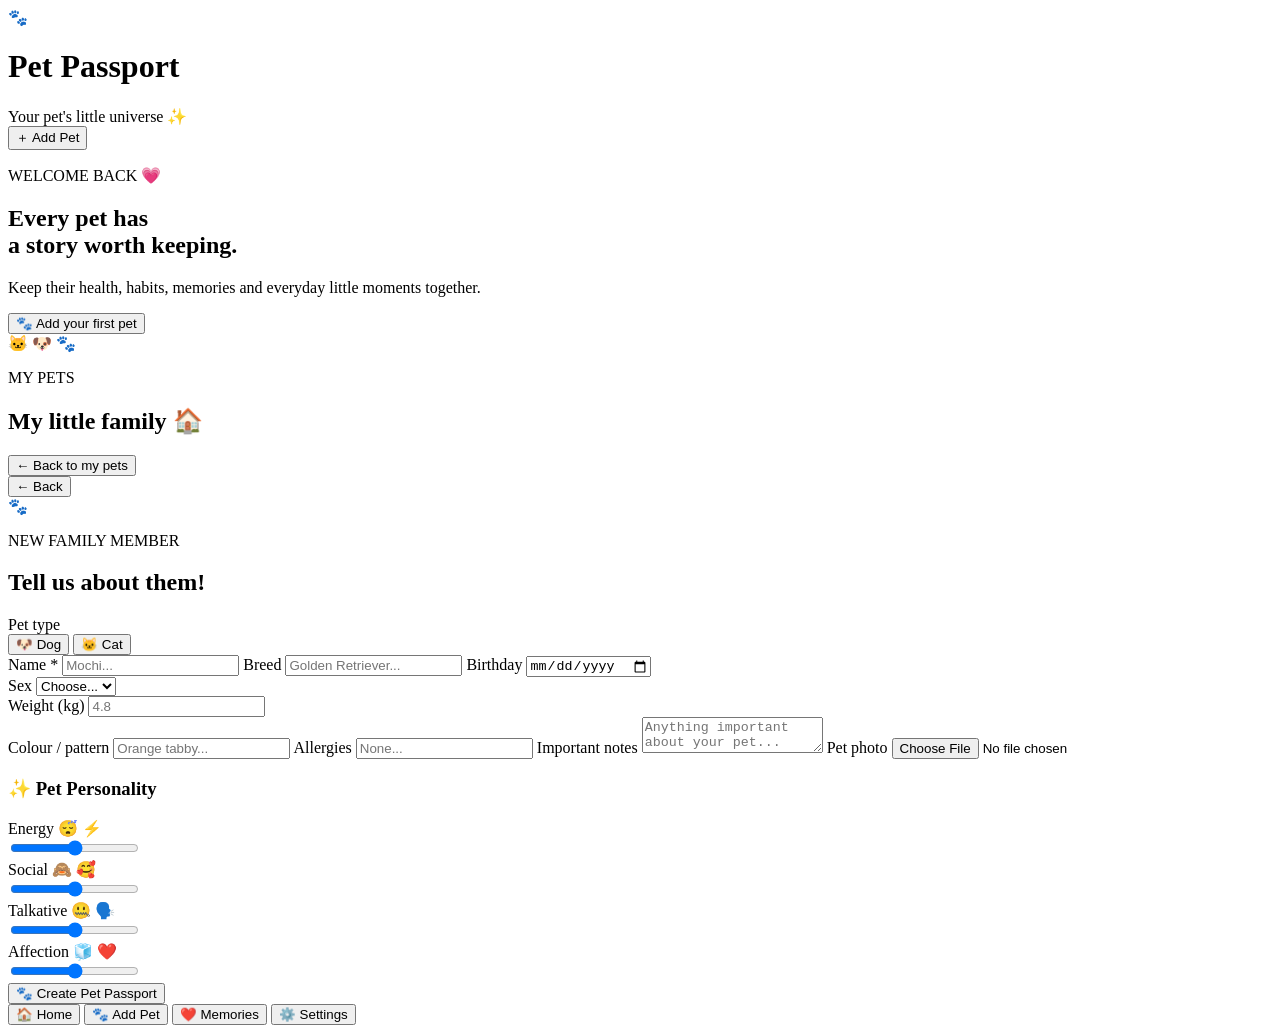
==== index.html @ ce6183c6 "Create index.html for Pet Passport application This HTML file serves as the main structure for the P" ====
<!DOCTYPE html>
<html lang="en">
<head>
    <meta charset="UTF-8">
    <meta name="viewport" content="width=device-width, initial-scale=1.0">

    <title>Pet Passport 🐾</title>

    <link rel="stylesheet" href="style.css">

    <link
        href="https://fonts.googleapis.com/css2?family=Baloo+2:wght@400;500;600;700;800&family=Nunito:wght@400;600;700;800&display=swap"
        rel="stylesheet"
    >
</head>

<body>

<header class="topbar">

    <div class="logo">
        <div class="logo-paw">🐾</div>

        <div>
            <h1>Pet Passport</h1>
            <span>Your pet's little universe ✨</span>
        </div>
    </div>

    <button class="add-btn" onclick="openAddPet()">
        ＋ Add Pet
    </button>

</header>


<main>

    <!-- HOME -->

    <section id="homePage" class="page">

        <div class="hero">

            <div>
                <p class="small-title">WELCOME BACK 💗</p>

                <h2>
                    Every pet has<br>
                    a story worth keeping.
                </h2>

                <p class="hero-text">
                    Keep their health, habits, memories and
                    everyday little moments together.
                </p>

                <button class="pink-button" onclick="openAddPet()">
                    🐾 Add your first pet
                </button>
            </div>

            <div class="hero-animals">
                <span>🐱</span>
                <span>🐶</span>
                <span>🐾</span>
            </div>

        </div>


        <div class="section-heading">

            <div>
                <p class="small-title">MY PETS</p>
                <h2>My little family 🏠</h2>
            </div>

        </div>


        <div id="petList" class="pet-grid"></div>

    </section>



    <!-- PET DASHBOARD -->

    <section id="petPage" class="page hidden">

        <button class="back-button" onclick="showHome()">
            ← Back to my pets
        </button>

        <div id="petDashboard"></div>

    </section>



    <!-- ADD PET -->

    <section id="addPetPage" class="page hidden">

        <button class="back-button" onclick="showHome()">
            ← Back
        </button>

        <div class="form-card">

            <div class="form-title">
                <span>🐾</span>

                <div>
                    <p class="small-title">NEW FAMILY MEMBER</p>
                    <h2>Tell us about them!</h2>
                </div>
            </div>


            <label>Pet type</label>

            <div class="choice-row">

                <button
                    class="choice active"
                    id="dogChoice"
                    onclick="chooseSpecies('Dog')"
                >
                    🐶 Dog
                </button>

                <button
                    class="choice"
                    id="catChoice"
                    onclick="chooseSpecies('Cat')"
                >
                    🐱 Cat
                </button>

            </div>


            <label>Name *</label>

            <input
                id="petName"
                type="text"
                placeholder="Mochi..."
            >


            <label>Breed</label>

            <input
                id="petBreed"
                type="text"
                placeholder="Golden Retriever..."
            >


            <label>Birthday</label>

            <input
                id="petBirthday"
                type="date"
            >


            <div class="two-columns">

                <div>
                    <label>Sex</label>

                    <select id="petSex">
                        <option value="">Choose...</option>
                        <option>Female</option>
                        <option>Male</option>
                    </select>
                </div>


                <div>
                    <label>Weight (kg)</label>

                    <input
                        id="petWeight"
                        type="number"
                        step="0.1"
                        placeholder="4.8"
                    >
                </div>

            </div>


            <label>Colour / pattern</label>

            <input
                id="petColor"
                type="text"
                placeholder="Orange tabby..."
            >


            <label>Allergies</label>

            <input
                id="petAllergies"
                type="text"
                placeholder="None..."
            >


            <label>Important notes</label>

            <textarea
                id="petNotes"
                placeholder="Anything important about your pet..."
            ></textarea>


            <label>Pet photo</label>

            <input
                id="petPhoto"
                type="file"
                accept="image/*"
            >


            <div class="personality-box">

                <h3>✨ Pet Personality</h3>

                <div class="personality">

                    <div>
                        <span>Energy 😴</span>
                        <span>⚡</span>
                    </div>

                    <input
                        id="energy"
                        type="range"
                        min="0"
                        max="100"
                        value="50"
                    >

                </div>


                <div class="personality">

                    <div>
                        <span>Social 🙈</span>
                        <span>🥰</span>
                    </div>

                    <input
                        id="social"
                        type="range"
                        min="0"
                        max="100"
                        value="50"
                    >

                </div>


                <div class="personality">

                    <div>
                        <span>Talkative 🤐</span>
                        <span>🗣️</span>
                    </div>

                    <input
                        id="talkative"
                        type="range"
                        min="0"
                        max="100"
                        value="50"
                    >

                </div>


                <div class="personality">

                    <div>
                        <span>Affection 🧊</span>
                        <span>❤️</span>
                    </div>

                    <input
                        id="affection"
                        type="range"
                        min="0"
                        max="100"
                        value="50"
                    >

                </div>

            </div>


            <button
                class="save-button"
                onclick="savePet()"
            >
                🐾 Create Pet Passport
            </button>

        </div>

    </section>

</main>



<!-- BOTTOM NAVIGATION -->

<nav class="bottom-nav">

    <button onclick="showHome()">
        🏠
        <span>Home</span>
    </button>

    <button onclick="openAddPet()">
        🐾
        <span>Add Pet</span>
    </button>

    <button onclick="showComingSoon()">
        ❤️
        <span>Memories</span>
    </button>

    <button onclick="showComingSoon()">
        ⚙️
        <span>Settings</span>
    </button>

</nav>


<div id="toast" class="toast"></div>


<script src="app.js"></script>

</body>
</html>
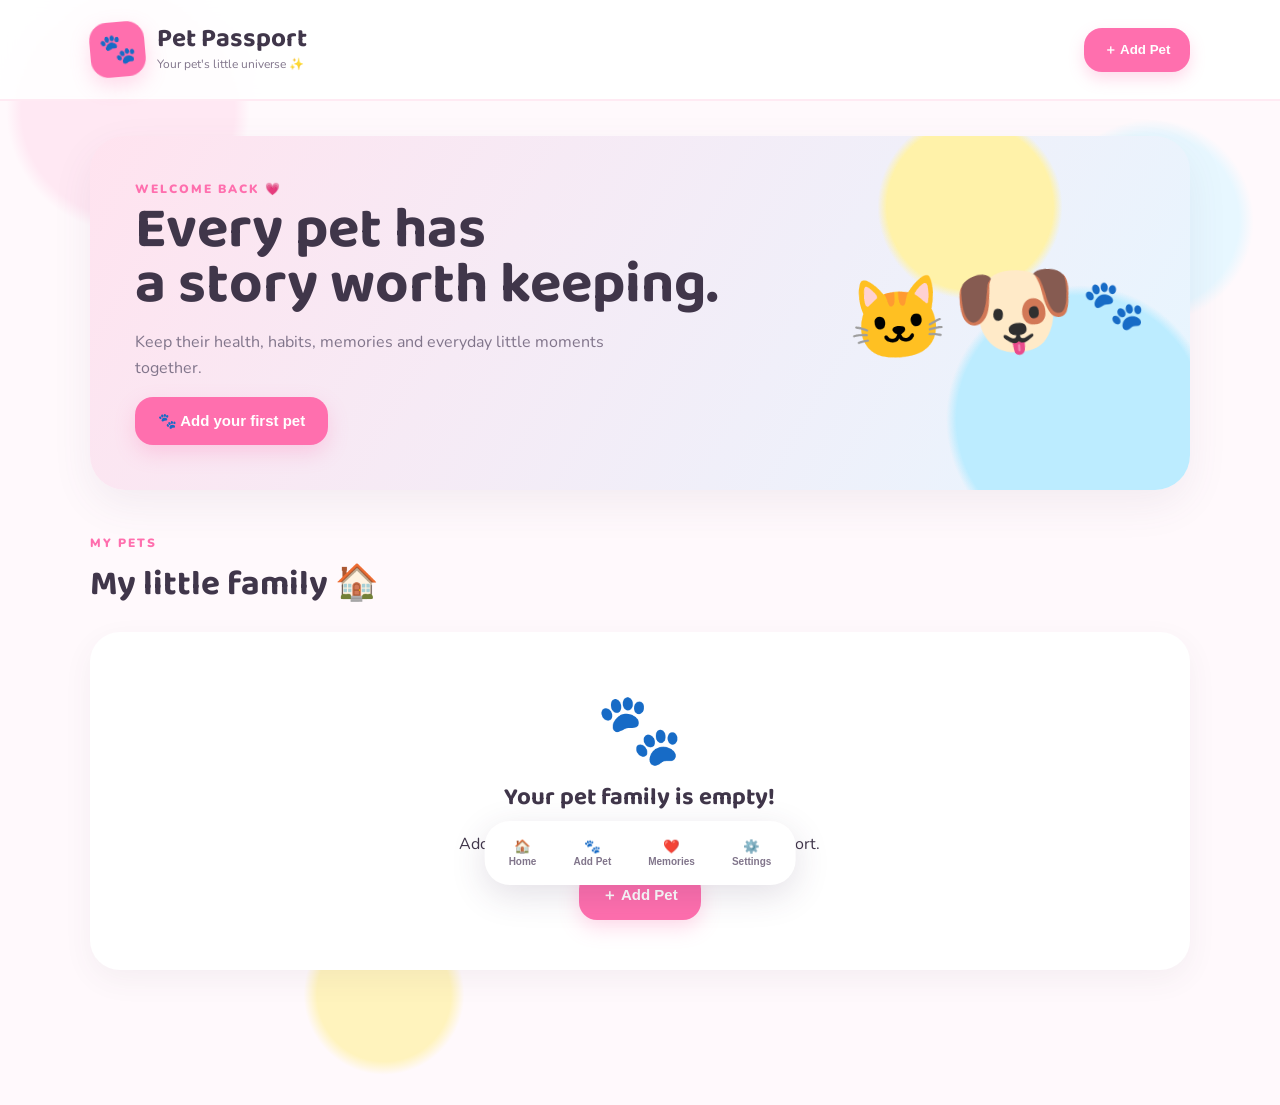
==== commit 69bb234e: "Change button action from showComingSoon to openSettings" ====
--- a/index.html
+++ b/index.html
@@ -337,7 +337,7 @@
         <span>Add Pet</span>
     </button>
 
-    <button onclick="showComingSoon()">
+    <button onclick="openSettings()">
         ❤️
         <span>Memories</span>
     </button>
--- a/style.css
+++ b/style.css
@@ -0,0 +1,884 @@
+* {
+    box-sizing: border-box;
+}
+
+:root {
+    --pink: #ff6fae;
+    --light-pink: #ffe3f0;
+
+    --blue: #78c9ff;
+    --light-blue: #e2f5ff;
+
+    --yellow: #ffd85c;
+    --light-yellow: #fff4c9;
+
+    --purple: #a98cff;
+    --light-purple: #eee8ff;
+
+    --mint: #7ddfbd;
+    --light-mint: #ddfff2;
+
+    --text: #40364a;
+    --soft-text: #81758b;
+
+    --white: #ffffff;
+    --background: #fff9fc;
+}
+
+body {
+    margin: 0;
+
+    background:
+        radial-gradient(circle at 10% 10%, #ffe8f3 0 7%, transparent 8%),
+        radial-gradient(circle at 90% 20%, #e7f7ff 0 6%, transparent 7%),
+        radial-gradient(circle at 30% 90%, #fff3bd 0 5%, transparent 6%),
+        var(--background);
+
+    color: var(--text);
+
+    font-family: "Nunito", sans-serif;
+
+    min-height: 100vh;
+
+    padding-bottom: 100px;
+}
+
+
+/* HEADER */
+
+.topbar {
+    display: flex;
+
+    align-items: center;
+
+    justify-content: space-between;
+
+    padding: 22px 7%;
+
+    background: rgba(255,255,255,0.88);
+
+    backdrop-filter: blur(15px);
+
+    position: sticky;
+
+    top: 0;
+
+    z-index: 20;
+
+    border-bottom: 2px solid #ffeaf3;
+}
+
+
+.logo {
+    display: flex;
+
+    align-items: center;
+
+    gap: 12px;
+}
+
+
+.logo-paw {
+    width: 55px;
+    height: 55px;
+
+    border-radius: 18px;
+
+    display: flex;
+    align-items: center;
+    justify-content: center;
+
+    background: var(--pink);
+
+    font-size: 30px;
+
+    transform: rotate(-5deg);
+
+    box-shadow: 0 8px 20px rgba(255,111,174,0.25);
+}
+
+
+h1,
+h2,
+h3 {
+    font-family: "Baloo 2", cursive;
+
+    margin: 0;
+}
+
+
+.logo h1 {
+    font-size: 26px;
+    line-height: 1;
+}
+
+
+.logo span {
+    color: var(--soft-text);
+    font-size: 12px;
+}
+
+
+.add-btn {
+    border: none;
+
+    background: var(--pink);
+
+    color: white;
+
+    font-weight: 800;
+
+    padding: 13px 20px;
+
+    border-radius: 18px;
+
+    cursor: pointer;
+
+    box-shadow: 0 7px 15px rgba(255,111,174,0.25);
+
+    transition: 0.2s;
+}
+
+.add-btn:hover {
+    transform: translateY(-2px);
+}
+
+
+/* MAIN */
+
+main {
+    width: 86%;
+    max-width: 1150px;
+
+    margin: 35px auto;
+}
+
+
+.page {
+    animation: appear 0.3s ease;
+}
+
+
+.hidden {
+    display: none !important;
+}
+
+
+@keyframes appear {
+    from {
+        opacity: 0;
+        transform: translateY(8px);
+    }
+
+    to {
+        opacity: 1;
+        transform: translateY(0);
+    }
+}
+
+
+/* HERO */
+
+.hero {
+    background:
+        radial-gradient(circle at 80% 20%, #fff2a9 0 9%, transparent 10%),
+        radial-gradient(circle at 90% 80%, #bcecff 0 12%, transparent 13%),
+        linear-gradient(120deg, #ffe3ef, #e7f6ff);
+
+    border-radius: 35px;
+
+    padding: 45px;
+
+    display: flex;
+
+    justify-content: space-between;
+
+    align-items: center;
+
+    overflow: hidden;
+
+    box-shadow: 0 15px 40px rgba(101,80,120,0.08);
+}
+
+
+.small-title {
+    font-size: 12px;
+
+    font-weight: 900;
+
+    letter-spacing: 2px;
+
+    color: var(--pink);
+
+    margin: 0 0 5px;
+}
+
+
+.hero h2 {
+    font-size: clamp(35px, 5vw, 58px);
+
+    line-height: 0.95;
+
+    margin-bottom: 18px;
+}
+
+
+.hero-text {
+    color: var(--soft-text);
+
+    max-width: 500px;
+
+    font-size: 16px;
+
+    line-height: 1.6;
+}
+
+
+.pink-button,
+.save-button {
+    border: none;
+
+    background: var(--pink);
+
+    color: white;
+
+    padding: 15px 23px;
+
+    border-radius: 18px;
+
+    font-weight: 900;
+
+    font-size: 15px;
+
+    cursor: pointer;
+
+    box-shadow: 0 8px 20px rgba(255,111,174,0.25);
+
+    transition: 0.2s;
+}
+
+
+.pink-button:hover,
+.save-button:hover {
+    transform: translateY(-2px);
+}
+
+
+.hero-animals {
+    font-size: 80px;
+
+    display: flex;
+
+    align-items: center;
+
+    gap: 5px;
+
+    transform: rotate(-4deg);
+}
+
+
+.hero-animals span:nth-child(2) {
+    font-size: 100px;
+}
+
+.hero-animals span:nth-child(3) {
+    font-size: 50px;
+}
+
+
+/* SECTION */
+
+.section-heading {
+    margin: 45px 0 20px;
+}
+
+.section-heading h2 {
+    font-size: 35px;
+}
+
+
+/* PET CARDS */
+
+.pet-grid {
+    display: grid;
+
+    grid-template-columns:
+        repeat(auto-fit, minmax(260px, 1fr));
+
+    gap: 22px;
+}
+
+
+.pet-card {
+    background: white;
+
+    border-radius: 28px;
+
+    padding: 18px;
+
+    box-shadow: 0 12px 30px rgba(90,70,100,0.08);
+
+    cursor: pointer;
+
+    transition: 0.25s;
+
+    position: relative;
+
+    overflow: hidden;
+}
+
+
+.pet-card:hover {
+    transform: translateY(-6px) rotate(0.5deg);
+}
+
+
+.pet-photo {
+    width: 100%;
+
+    height: 210px;
+
+    object-fit: cover;
+
+    border-radius: 22px;
+
+    background: var(--light-pink);
+}
+
+
+.pet-placeholder {
+    width: 100%;
+
+    height: 210px;
+
+    border-radius: 22px;
+
+    display: flex;
+
+    justify-content: center;
+
+    align-items: center;
+
+    font-size: 90px;
+
+    background: linear-gradient(
+        135deg,
+        #ffe1ee,
+        #e3f5ff
+    );
+}
+
+
+.pet-info {
+    padding: 14px 5px 5px;
+}
+
+
+.pet-info h3 {
+    font-size: 29px;
+}
+
+
+.pet-info p {
+    margin: 3px 0;
+
+    color: var(--soft-text);
+}
+
+
+.empty {
+    background: white;
+
+    border-radius: 30px;
+
+    padding: 50px 20px;
+
+    text-align: center;
+
+    box-shadow: 0 10px 30px rgba(80,60,90,0.06);
+}
+
+
+.empty-icon {
+    font-size: 70px;
+}
+
+
+/* DASHBOARD */
+
+.back-button {
+    border: none;
+
+    background: white;
+
+    padding: 12px 18px;
+
+    border-radius: 15px;
+
+    cursor: pointer;
+
+    font-weight: 800;
+
+    color: var(--soft-text);
+
+    margin-bottom: 20px;
+}
+
+
+.dashboard-header {
+    background: linear-gradient(
+        135deg,
+        #ffe2ef,
+        #e5f6ff
+    );
+
+    border-radius: 30px;
+
+    padding: 25px;
+
+    display: flex;
+
+    align-items: center;
+
+    gap: 20px;
+}
+
+
+.dashboard-photo {
+    width: 130px;
+    height: 130px;
+
+    object-fit: cover;
+
+    border-radius: 35px;
+}
+
+
+.dashboard-placeholder {
+    width: 130px;
+    height: 130px;
+
+    border-radius: 35px;
+
+    background: white;
+
+    display: flex;
+    align-items: center;
+    justify-content: center;
+
+    font-size: 65px;
+}
+
+
+.dashboard-header h2 {
+    font-size: 42px;
+}
+
+
+.dashboard-content {
+    margin-top: 25px;
+
+    display: grid;
+
+    grid-template-columns:
+        repeat(auto-fit, minmax(220px, 1fr));
+
+    gap: 18px;
+}
+
+
+.info-box {
+    padding: 22px;
+
+    border-radius: 25px;
+
+    min-height: 150px;
+}
+
+
+.info-box:nth-child(1) {
+    background: var(--light-pink);
+}
+
+.info-box:nth-child(2) {
+    background: var(--light-blue);
+}
+
+.info-box:nth-child(3) {
+    background: var(--light-yellow);
+}
+
+.info-box:nth-child(4) {
+    background: var(--light-purple);
+}
+
+.info-box:nth-child(5) {
+    background: var(--light-mint);
+}
+
+.info-box h3 {
+    font-size: 24px;
+
+    margin-bottom: 10px;
+}
+
+
+.quick-button {
+    width: 100%;
+
+    border: none;
+
+    background: white;
+
+    padding: 12px;
+
+    border-radius: 14px;
+
+    margin-top: 8px;
+
+    cursor: pointer;
+
+    font-weight: 800;
+
+    color: var(--text);
+}
+
+
+/* FORM */
+
+.form-card {
+    background: white;
+
+    max-width: 700px;
+
+    margin: auto;
+
+    padding: 35px;
+
+    border-radius: 35px;
+
+    box-shadow: 0 15px 45px rgba(70,50,90,0.08);
+}
+
+
+.form-title {
+    display: flex;
+
+    align-items: center;
+
+    gap: 15px;
+
+    margin-bottom: 30px;
+}
+
+
+.form-title > span {
+    font-size: 50px;
+}
+
+
+.form-title h2 {
+    font-size: 35px;
+}
+
+
+label {
+    display: block;
+
+    font-weight: 900;
+
+    margin: 18px 0 7px;
+}
+
+
+input,
+select,
+textarea {
+    width: 100%;
+
+    border: 2px solid #f0e8f0;
+
+    border-radius: 15px;
+
+    padding: 13px 15px;
+
+    font-family: inherit;
+
+    font-size: 15px;
+
+    outline: none;
+
+    background: #fffafd;
+}
+
+
+input:focus,
+select:focus,
+textarea:focus {
+    border-color: var(--pink);
+
+    background: white;
+}
+
+
+textarea {
+    min-height: 110px;
+
+    resize: vertical;
+}
+
+
+.two-columns {
+    display: grid;
+
+    grid-template-columns: 1fr 1fr;
+
+    gap: 15px;
+}
+
+
+.choice-row {
+    display: flex;
+
+    gap: 12px;
+}
+
+
+.choice {
+    flex: 1;
+
+    border: 2px solid #eee5ed;
+
+    background: white;
+
+    padding: 15px;
+
+    border-radius: 18px;
+
+    font-weight: 900;
+
+    cursor: pointer;
+}
+
+
+.choice.active {
+    background: var(--light-pink);
+
+    border-color: var(--pink);
+}
+
+
+.personality-box {
+    background: #faf6ff;
+
+    border-radius: 25px;
+
+    padding: 22px;
+
+    margin: 25px 0;
+}
+
+
+.personality-box h3 {
+    font-size: 25px;
+
+    margin-bottom: 20px;
+}
+
+
+.personality {
+    margin: 20px 0;
+}
+
+
+.personality > div {
+    display: flex;
+
+    justify-content: space-between;
+
+    font-weight: 800;
+
+    margin-bottom: 7px;
+}
+
+
+input[type="range"] {
+    accent-color: var(--pink);
+
+    padding: 0;
+}
+
+
+.save-button {
+    width: 100%;
+
+    font-size: 17px;
+}
+
+
+/* BOTTOM NAV */
+
+.bottom-nav {
+    position: fixed;
+
+    bottom: 15px;
+
+    left: 50%;
+
+    transform: translateX(-50%);
+
+    background: white;
+
+    border-radius: 25px;
+
+    padding: 8px;
+
+    display: flex;
+
+    gap: 5px;
+
+    box-shadow: 0 10px 35px rgba(70,50,90,0.15);
+
+    z-index: 30;
+}
+
+
+.bottom-nav button {
+    border: none;
+
+    background: transparent;
+
+    padding: 10px 16px;
+
+    border-radius: 18px;
+
+    cursor: pointer;
+
+    color: var(--soft-text);
+
+    font-weight: 800;
+
+    display: flex;
+
+    flex-direction: column;
+
+    gap: 2px;
+
+    align-items: center;
+}
+
+
+.bottom-nav button:hover {
+    background: var(--light-pink);
+
+    color: var(--pink);
+}
+
+
+.bottom-nav span {
+    font-size: 10px;
+}
+
+
+/* TOAST */
+
+.toast {
+    position: fixed;
+
+    bottom: 100px;
+
+    left: 50%;
+
+    transform: translateX(-50%) translateY(20px);
+
+    background: var(--text);
+
+    color: white;
+
+    padding: 13px 20px;
+
+    border-radius: 15px;
+
+    opacity: 0;
+
+    pointer-events: none;
+
+    transition: 0.3s;
+
+    z-index: 100;
+}
+
+
+.toast.show {
+    opacity: 1;
+
+    transform: translateX(-50%) translateY(0);
+}
+
+
+/* MOBILE */
+
+@media (max-width: 700px) {
+
+    .topbar {
+        padding: 15px 5%;
+    }
+
+    .logo h1 {
+        font-size: 21px;
+    }
+
+    .logo span {
+        display: none;
+    }
+
+    .add-btn {
+        padding: 11px 13px;
+    }
+
+    main {
+        width: 92%;
+    }
+
+    .hero {
+        padding: 30px 25px;
+
+        display: block;
+    }
+
+    .hero-animals {
+        justify-content: center;
+
+        margin-top: 20px;
+
+        font-size: 55px;
+    }
+
+    .hero h2 {
+        font-size: 40px;
+    }
+
+    .two-columns {
+        grid-template-columns: 1fr;
+    }
+
+    .form-card {
+        padding: 22px;
+    }
+
+    .dashboard-header {
+        flex-direction: column;
+
+        text-align: center;
+    }
+
+    .bottom-nav {
+        width: 94%;
+
+        justify-content: space-around;
+    }
+
+    .bottom-nav button {
+        padding: 8px 10px;
+    }
+}
